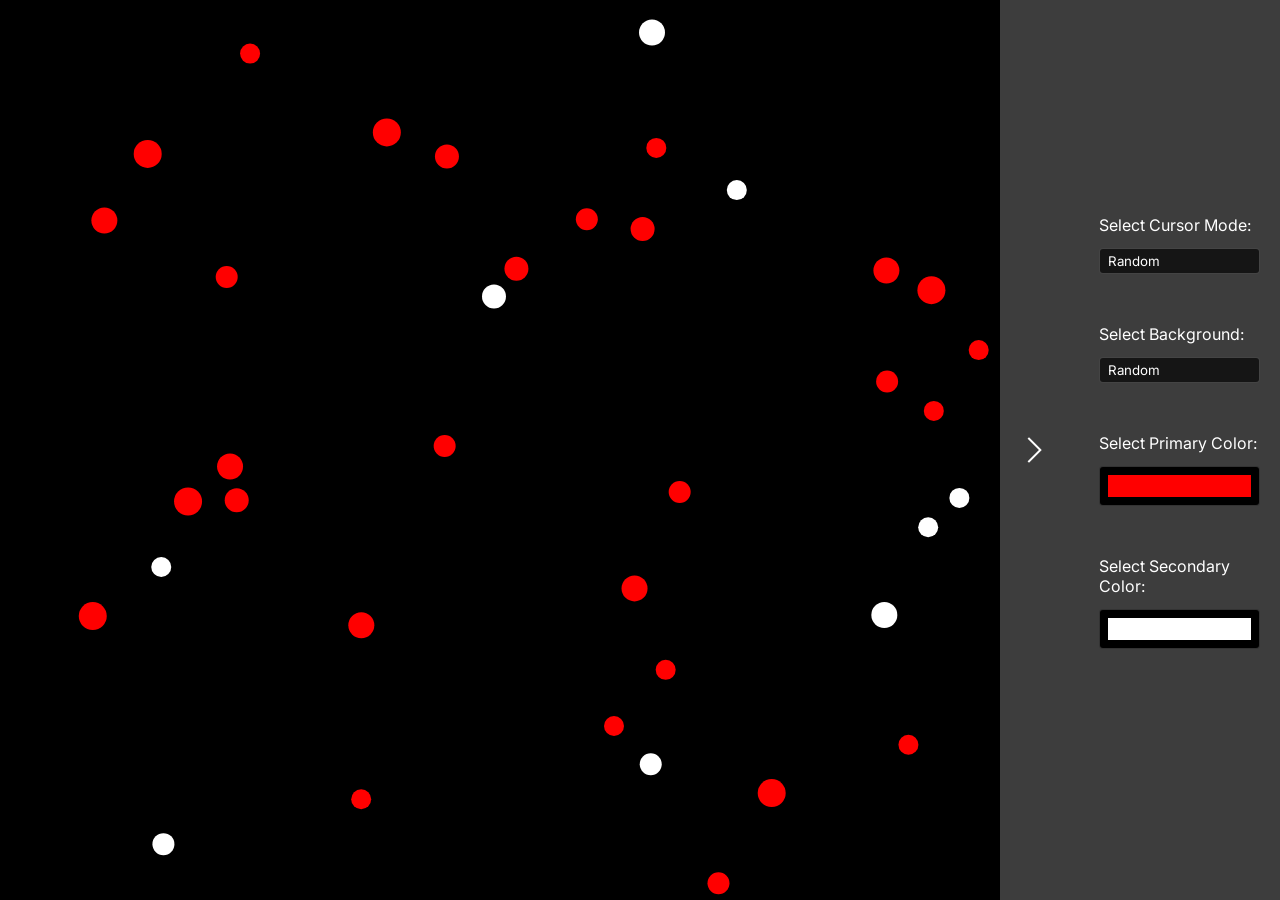
==== w1/index.html @ 31e2d238 "added redirect to main page" ====
<!DOCTYPE html>

<html lang="en">
    <head>
        <meta charset="UTF-8">
        <meta name="viewport" content="width=device-width, initial-scale=1.0">
        <title>Infinite Background Generator</title>
    </head>
    <body>
        <canvas id="canvas"></canvas>
        <script>
            window.location.href = "../index.html";
        </script>
        <script type="module" src="../scripts/main.ts"></script>
    </body>
</html>
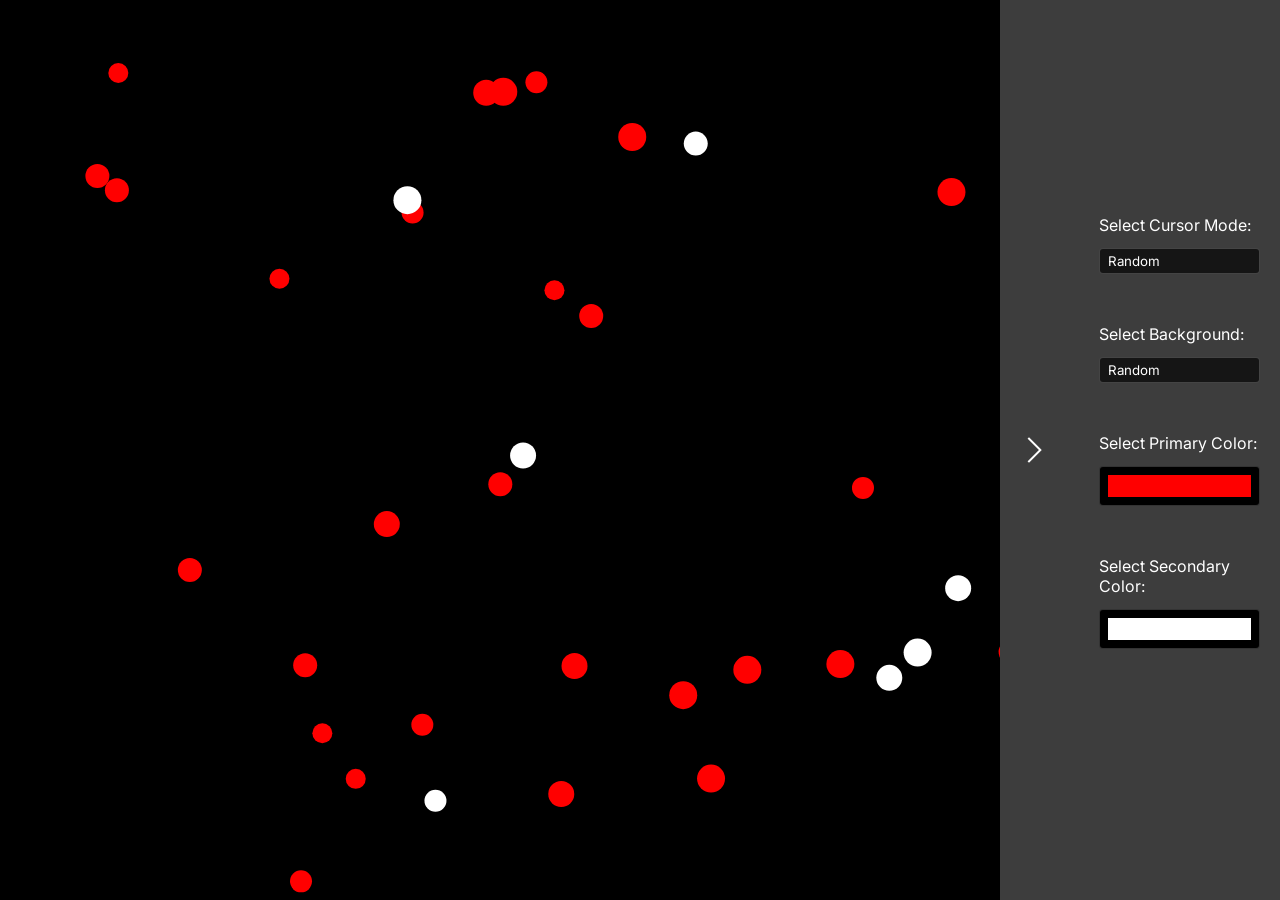
==== commit 7c535edb: "better redirect" ====
--- a/w1/index.html
+++ b/w1/index.html
@@ -11,6 +11,5 @@
         <script>
             window.location.href = "../index.html";
         </script>
-        <script type="module" src="../scripts/main.ts"></script>
     </body>
 </html>
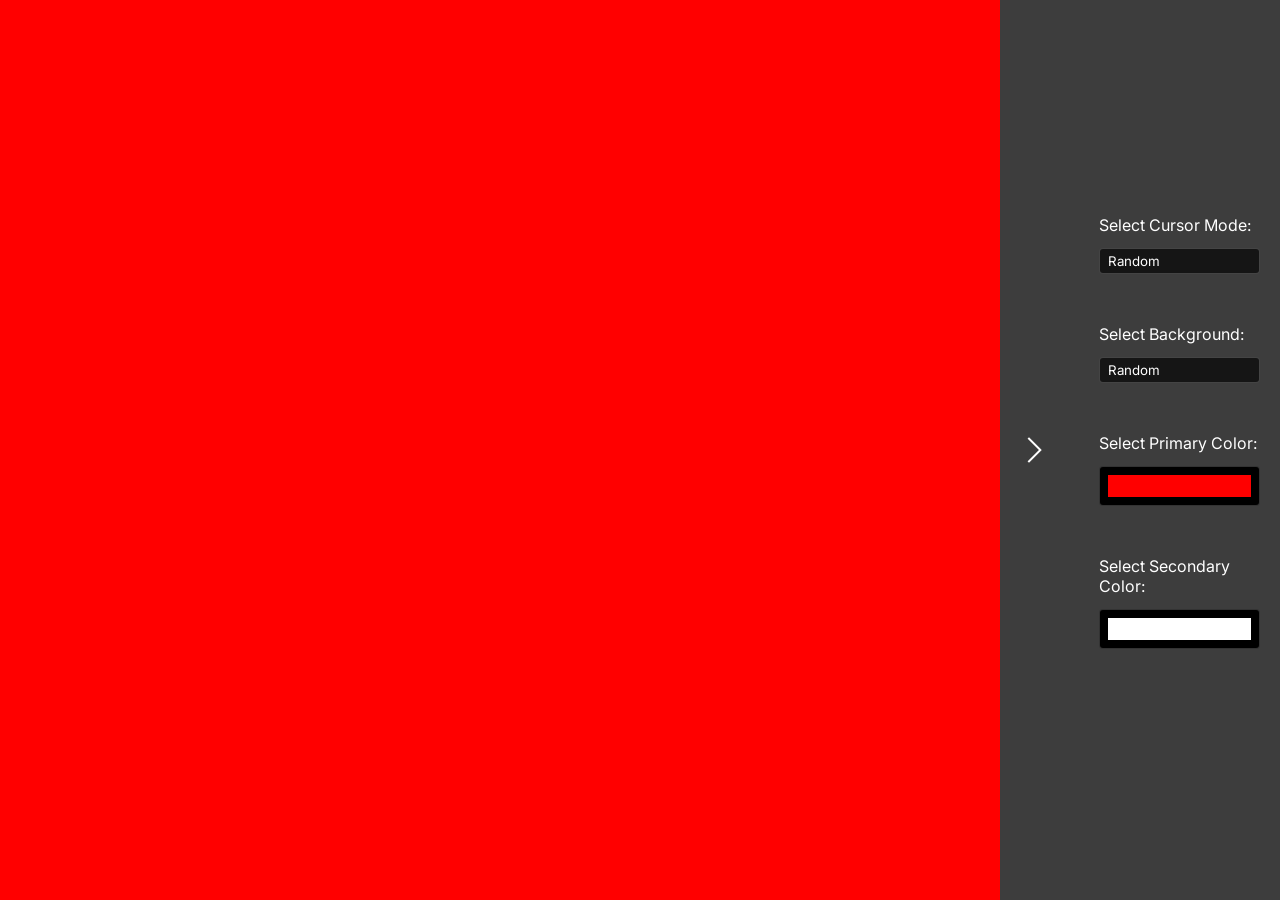
==== commit 64a7c912: "cursor constellations is working, now adding background ones" ====
--- a/w1/index.html
+++ b/w1/index.html
@@ -1,15 +1,44 @@
 <!DOCTYPE html>
+<html lang="en">
+<head>
+    <meta charset="UTF-8">
+    <meta name="viewport" content="width=device-width, initial-scale=1.0">
+    <title>Infinite Background Generator</title>
+    <link rel="stylesheet" href="style.css">
+</head>
+<body>
+    <canvas id="whiteboard"></canvas>
+    <div id="side-panel">
+        <div id="arrow"></div>
+        <div id="inner">
+            <label for="cursor">Select Cursor Mode:</label>
+            <select name="cursor" id="cursor">
+                <option value="random">Random</option>
+                <option value="none">None</option>
+                <option value="click-dots">Click Circles</option>
+                <option value="hold-dots">Hold Circles</option>
+                <option value="flashlight">Flashlight</option>
+            </select>
+            <label for="background">Select Background:</label>
+            <select name="background" id="background">
+                <option value="random">Random</option>
+                <option value="black">black</option>
+                <option value="white">white</option>
+                <option value="primary">Primary</option>
+                <option value="secondary">Secondary</option>
+                <option value="checkerboard">Checkerboard</option>
+                <option value="random-dots">Random Dots</option>
+                <option value="particles">Particles</option>
+            </select>
 
-<html lang="en">
-    <head>
-        <meta charset="UTF-8">
-        <meta name="viewport" content="width=device-width, initial-scale=1.0">
-        <title>Infinite Background Generator</title>
-    </head>
-    <body>
-        <canvas id="canvas"></canvas>
-        <script>
-            window.location.href = "../index.html";
-        </script>
-    </body>
+            <label for="primary-color">Select Primary Color:</label>
+            <input type="color" id="primary-color" name="primary-color" value="#ff0000">
+                
+            <label for="secondary-color">Select Secondary Color:</label>
+            <input type="color" id="secondary-color" name="secondary-color" value="#ffffff">
+        </div>
+    </div>
+    <script type="module" src="./scripts/main.js"></script>
+    <script type="module" src="./scripts/input.js"></script>
+</body>
 </html>
--- a/w1/style.css
+++ b/w1/style.css
@@ -0,0 +1,108 @@
+@import url('https://fonts.googleapis.com/css2?family=Inter:ital,opsz,wght@0,14..32,100..900;1,14..32,100..900&display=swap');
+
+#whiteboard {
+    position: absolute;
+    background-color: black;
+    width: 100%;
+    height: 100%;
+    top: 0;
+    left: 0;
+}
+
+#side-panel {
+    position: fixed;
+    top: 0;
+    right: 0;
+    background-color: rgb(61, 61, 61);
+    width: 250px;
+    height: 100%;
+    font-family: 'Inter', Arial, sans-serif;
+    color: white;
+    /*box-shadow: -2px 0 5px rgba(0,0,0,0.1);*/
+    z-index: 1;
+    display: flex;
+    flex-direction: row;
+    gap: 4vw;
+    align-items: center;
+    transition: all 0.3s ease;
+    padding-left: 10px;
+    padding-right: 20px;
+    overflow-y: auto;
+}
+
+#arrow {
+    width: 20px;
+    aspect-ratio: 1 / 1;
+    border-bottom: 2px solid white;
+    border-left: 2px solid white;
+    margin: 10px 10px;
+    box-sizing: border-box;
+    transform: rotateY(180deg) rotateX(180deg) rotate(45deg);
+    transition: transform 0.3s ease, border-width 0.1s ease;
+}
+#side-panel.out {
+    transform: translateX(calc(100% - 50px)); 
+
+    & #arrow {
+        transform: rotate(45deg);
+    }
+}
+
+#arrow:hover {
+    border-width: 3px;
+    cursor: pointer;
+}
+
+#inner {
+    display: flex;
+    flex-direction: column;
+    gap: 1.5vh;
+}
+
+#inner select {
+    font-family: 'Inter', Arial, sans-serif;
+    color: white;
+    background-color: rgba(21, 21, 21, 1);
+    border: 1px solid rgba(255, 255, 255, 0.200);
+    border-radius: 4px;
+    padding: 4px 8px;
+    margin-bottom: 4vh;
+    outline: none;
+    appearance: none;
+    box-sizing: border-box;
+    cursor: pointer;
+    transition: all 0.3s ease;
+    &:hover {
+        border-color: rgba(255, 255, 255, 0.400);
+    }
+}
+
+input[type="color"]::-webkit-color-swatch-wrapper {
+  padding: 0;
+}
+input[type="color"]::-webkit-color-swatch {
+  border: none;
+}
+input[type="color"]::-moz-color-swatch {
+  border: none;
+}
+
+#inner input {
+    width: 100%;
+    height: 40px;
+    font-family: 'Inter', Arial, sans-serif;
+    color: white;
+    background-color: rgba(0, 0, 0, 1);
+    border: 1px solid rgba(255, 255, 255, 0.200);
+    border-radius: 4px;
+    padding: 8px 8px;
+    margin-bottom: 4vh;
+    outline: none;
+    appearance: none;
+    box-sizing: border-box;
+    cursor: pointer;
+    transition: all 0.3s ease;
+    &:hover {
+        border-color: rgba(255, 255, 255, 0.400);
+    }
+}
